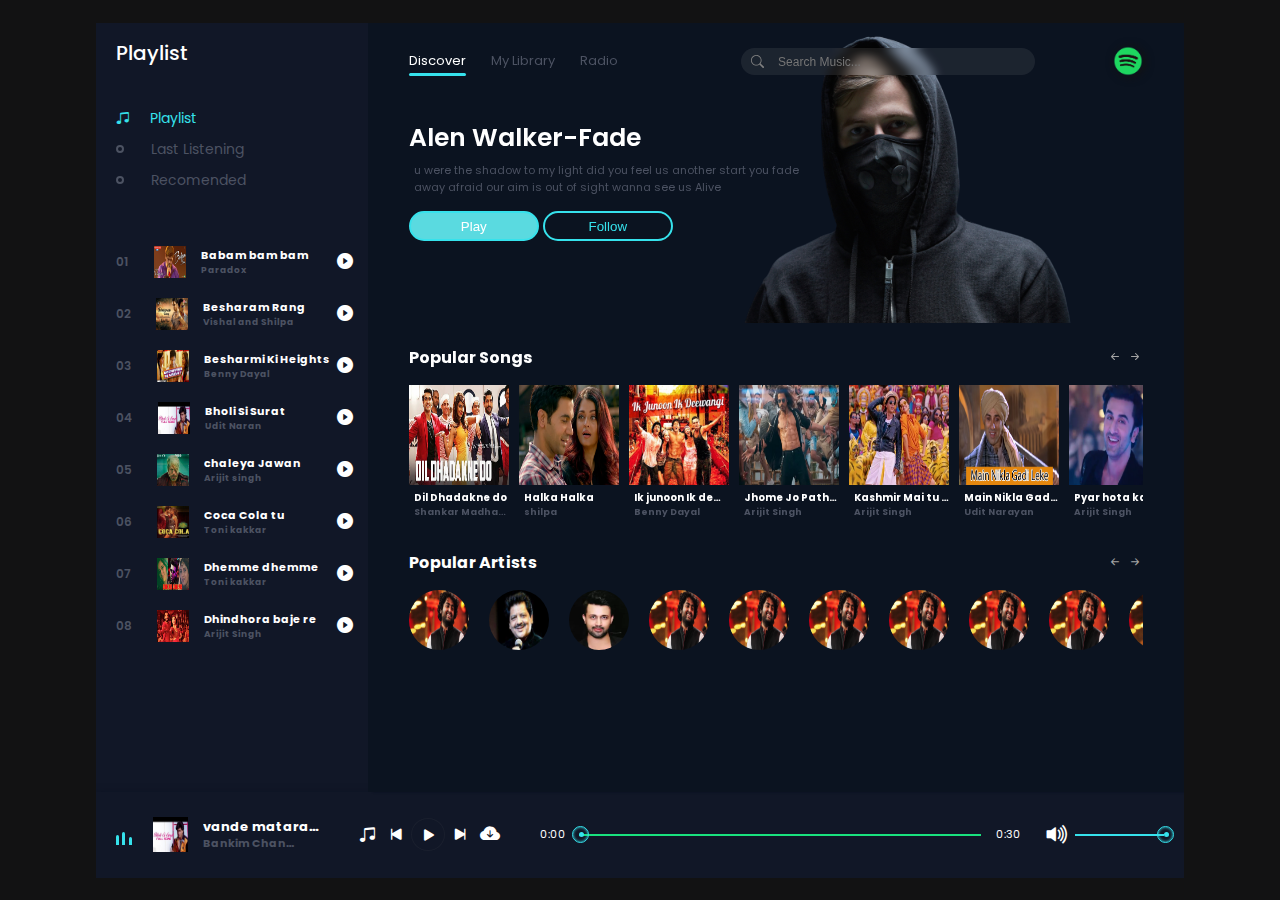
==== Music Player/index.html @ 7ad89961 "First Upload" ====
<!DOCTYPE html>
<html lang="en">
<head>
    <meta charset="UTF-8">
    <meta name="viewport" content="width=device-width, initial-scale=1.0">
    <link rel="stylesheet" href="https://cdn.jsdelivr.net/npm/bootstrap-icons@1.10.5/font/bootstrap-icons.css">
    <link rel="stylesheet" href="style.css">
    <title>Music Website</title>
</head>


<body>
    <header>
        <div class="menu_side">
            <h1>Playlist</h1>
            <div class="playlist">
                <h4 class="active"><span></span><i class="bi bi-music-note-beamed"></i> Playlist</h4>
                <h4><span></span><i class="bi bi-music-note-beamed"></i> Last Listening</h4>
                <h4><span></span><i class="bi bi-music-note-beamed"></i> Recomended</h4>
            </div>
            <div class="menu_song">
                <li class="songItem">
                    <span>01</span>
                    <img src="img/1.jpg" alt="">
                    <h5>Babam bam bam <br> 
                        <div class="subtitle">Paradox</div>
                    </h5>
                    <i class="bi playListPlay bi-play-circle-fill" id="1"></i>
                </li>

                <li class="songItem">
                    <span>02</span>
                    <img src="img/2.jpg" alt="">
                    <h5>Besharam Rang <br> 
                        <div class="subtitle">Vishal and Shilpa</div>
                    </h5>
                    <i class="bi playListPlay bi-play-circle-fill" id="2"></i>
                </li>

                <li class="songItem">
                    <span>03</span>
                    <img src="img/3.jpg" alt="">
                    <h5>Besharmi Ki Heights <br> 
                        <div class="subtitle">Benny Dayal</div>
                    </h5>
                    <i class="bi playListPlay bi-play-circle-fill" id="3"></i>
                </li>

                <li class="songItem">
                    <span>04</span>
                    <img src="img/4.jpg" alt="">
                    <h5>Bholi Si Surat <br> 
                        <div class="subtitle">Udit Naran</div>
                    </h5>
                    <i class="bi playListPlay bi-play-circle-fill" id="4"></i>
                </li>

                <li class="songItem">
                    <span>05</span>
                    <img src="img/5.jpg" alt="">
                    <h5>Chaleya Jawan <br> 
                        <div class="subtitle">Arijit Singh</div>
                    </h5>
                    <i class="bi playListPlay bi-play-circle-fill" id="5"></i>
                </li>

                <li class="songItem">
                    <span>06</span>
                    <img src="img/6.jpg" alt="">
                    <h5>Coca Cola tu <br> 
                        <div class="subtitle">Toni kakkar</div>
                    </h5>
                    <i class="bi playListPlay bi-play-circle-fill" id="6"></i>
                </li>

                <li class="songItem">
                    <span>07</span>
                    <img src="img/7.jpg" alt="">
                    <h5>Dhemme dhemme <br> 
                        <div class="subtitle">Toni kakkar</div>
                    </h5>
                    <i class="bi playListPlay bi-play-circle-fill" id="7"></i>
                </li>

                <li class="songItem">
                    <span>08</span>
                    <img src="img/8.jpg" alt="">
                    <h5>Dhindhora baje re <br> 
                        <div class="subtitle">Arijit Singh</div>
                    </h5>
                    <i class="bi playListPlay bi-play-circle-fill" id="8"></i>
                </li>
            </div>
        </div>



        <div class="song_side">
            <nav>
                <ul>
                    <li>Discover <span></span></li>
                    <li>My Library</li>
                    <li>Radio</li>
                </ul>
                <div class="search">
                    <i class="bi bi-search"></i>
                    <input type="text" placeholder="Search Music...">
                    <div class="search_results">
                        <!-- <a href="" class="card">
                            <img src="img/1.jpg" alt="">
                            <div class="content">
                                babam bam bam
                                <div class="subtitles">Paradox</div>
                            </div>
                        </a> -->

                    </div>
                </div>
                <div class="user">
                    <img src="img/logo.jpg" alt="">
                </div>
            </nav>
            <div class="content">
                <h1>Alen Walker-Fade</h1>
                <p>u were the shadow to my light did you feel us another start you fade <br>away afraid our aim is out of sight wanna see us Alive</p>
                <div class="buttons">
                    <button>Play</button>
                    <button>Follow</button>
                </div>
            </div>

            <div class="popular_song">
                <div class="h4">
                    <h4>Popular Songs</h4>
                    <div class="btn_s">
                        <i class="bi bi-arrow-left-short" id="pop_song_left"></i>
                        <i class="bi bi-arrow-right-short" id="pop_song_right"></i>
                    </div>
                </div>
                <div class="pop_song">
                    <li class="songItem">
                        <div class="img_play">
                            <img src="img/9.jpg" alt="">
                            <i class="bi playListPlay bi-play-circle-fill" id="9"></i>
                        </div>
                        <h5>Dil Dhadakne do  <br> 
                            <div class="subtitle">Shankar Madhavan</div>
                        </h5>
                    </li>

                    <li class="songItem">
                        <div class="img_play">
                            <img src="img/10.jpg" alt="">
                            <i class="bi playListPlay bi-play-circle-fill" id="10"></i>
                        </div>
                        <h5>Halka Halka  <br> 
                            <div class="subtitle">shilpa </div>
                        </h5>
                    </li>

                    <li class="songItem">
                        <div class="img_play">
                            <img src="img/11.jpg" alt="">
                            <i class="bi playListPlay bi-play-circle-fill" id="11"></i>
                        </div>
                        <h5>Ik junoon Ik dewangi <br> 
                            <div class="subtitle">Benny Dayal</div>
                        </h5>
                    </li>

                    <li class="songItem">
                        <div class="img_play">
                            <img src="img/12.jpg" alt="">
                            <i class="bi playListPlay bi-play-circle-fill" id="12"></i>
                        </div>
                        <h5>Jhome Jo Pathaan  <br> 
                            <div class="subtitle">Arijit Singh</div>
                        </h5>
                    </li>

                    <li class="songItem">
                        <div class="img_play">
                            <img src="img/13.jpg" alt="">
                            <i class="bi playListPlay bi-play-circle-fill" id="13"></i>
                        </div>
                        <h5>Kashmir Mai tu Kanyakumari  <br> 
                            <div class="subtitle">Arijit Singh</div>
                        </h5>
                    </li>

                    <li class="songItem">
                        <div class="img_play">
                            <img src="img/14.jpg" alt="">
                            <i class="bi playListPlay bi-play-circle-fill" id="14"></i>
                        </div>
                        <h5>Main Nikla Gaddi Leke  <br> 
                            <div class="subtitle">Udit Narayan</div>
                        </h5>
                    </li>

                    <li class="songItem">
                        <div class="img_play">
                            <img src="img/15.jpg" alt="">
                            <i class="bi playListPlay bi-play-circle-fill" id="15"></i>
                        </div>
                        <h5>Pyar hota kai bar hai  <br> 
                            <div class="subtitle">Arijit Singh</div>
                        </h5>
                    </li>

                    <li class="songItem">
                        <div class="img_play">
                            <img src="img/16.jpg" alt="">
                            <i class="bi playListPlay bi-play-circle-fill" id="16"></i>
                        </div>
                        <h5>Senorita  <br> 
                            <div class="subtitle">Hirittik,Farran </div>
                        </h5>
                    </li>

                    <li class="songItem">
                        <div class="img_play">
                            <img src="img/17.jpg" alt="">
                            <i class="bi playListPlay bi-play-circle-fill" id="17"></i>
                        </div>
                        <h5>Subhanallove  <br> 
                            <div class="subtitle">Arijit Singh</div>
                        </h5>
                    </li>

                    <li class="songItem">
                        <div class="img_play">
                            <img src="img/18.jpg" alt="">
                            <i class="bi playListPlay bi-play-circle-fill" id="18"></i>
                        </div>
                        <h5>Tere Hawale  <br> 
                            <div class="subtitle">Arijit Singh</div>
                        </h5>
                    </li>

                    <li class="songItem">
                        <div class="img_play">
                            <img src="img/19.jpg" alt="">
                            <i class="bi playListPlay bi-play-circle-fill" id="19"></i>
                        </div>
                        <h5>Tere pyar me  <br> 
                            <div class="subtitle">Arijit Singh</div>
                        </h5>
                    </li>

                    <li class="songItem">
                        <div class="img_play">
                            <img src="img/20.jpg" alt="">
                            <i class="bi playListPlay bi-play-circle-fill" id="20"></i>
                        </div>
                        <h5>What Jumka  <br> 
                            <div class="subtitle">Arijit Singh</div>
                        </h5>
                    </li>
                </div>
            </div>




            <div class="popular_artists">
                <div class="h4">
                    <h4>Popular Artists</h4>
                    <div class="btn_s">
                        <i class="bi bi-arrow-left-short" id="pop_art_left"></i>
                        <i class="bi bi-arrow-right-short" id="pop_art_right"></i>
                    </div>
                </div>
                <div class="item Artists_bx">
                    <li>
                        <a href="arijit.html"><img src="img/arijit.jpg" alt=""></a>
                    </li>

                    <li>
                        <img src="img/Udit.jpg" alt="">
                    </li>

                    <li>
                        <img src="img/Atif.jpg" alt="">
                    </li>

                    <li>
                        <img src="img/arijit.jpg" alt="">
                    </li>

                    <li>
                        <img src="img/arijit.jpg" alt="">
                    </li>

                    <li>
                        <img src="img/arijit.jpg" alt="">
                    </li>

                    <li>
                        <img src="img/arijit.jpg" alt="">
                    </li>

                    <li>
                        <img src="img/arijit.jpg" alt="">
                    </li>

                    <li>
                        <img src="img/arijit.jpg" alt="">
                    </li>

                    <li>
                        <img src="img/arijit.jpg" alt="">
                    </li>

                    <li>
                        <img src="img/arijit.jpg" alt="">
                    </li>

                    <li>
                        <img src="img/arijit.jpg" alt="">
                    </li>

                    <li>
                        <img src="img/arijit.jpg" alt="">
                    </li>

                </div>
            </div>
        </div>

        <div class="master_play">
            <div class="wave" id="wave">
                <div class="wave1"></div>
                <div class="wave1"></div>
                <div class="wave1"></div>
            </div>
            <img src="img/4.jpg" alt="" id="poster_master_play">
            <h5 id="title">
                vande mataram 
                <div class="subtitle"> Bankim Chandra</div>
            </h5>
            <div class="icon">
                <i class="bi shuffle bi-music-note-beamed">next</i>
                <i class="bi bi-skip-start-fill" id="back"></i>
                <i class="bi bi-play-fill" id="masterPlay"></i>
                <i class="bi bi-skip-end-fill" id="next"></i>
                <a href="" download id="download_music"><i class="bi bi-cloud-arrow-down-fill" ></i></a>
            </div>
            <span id="currentStart">0:00</span>
            <div class="bar">
                <input type="range" id="seek" min="0" max="100">
                <div class="bar2" id="bar2"></div>
                <div class="dot"></div>
            </div>
            <span id="currentEnd">0:30</span>
            <div class="vol">
                <i class="bi bi-volume-up-fill" id="vol_icon"></i>
                <input type="range" min="0" max="100" id="vol"> 
                <div class="vol_bar"></div>
                <div class="dot" id="vol_dot"></div>
            </div>
        </div>
    </header>
    <script src="app.js"></script>
</body>
</html>
---- Music Player/style.css ----
/* google font ("popins") 
font-family: 'Pathway Extreme', sans-serif;
font-family: 'Poppins', sans-serif;
*/

@import url('https://fonts.googleapis.com/css2?family=Pathway+Extreme&family=Poppins:wght@200&display=swap');

* {
    padding: 0;
    margin: 0;
    box-sizing: border-box;
}

body {
    font-family: 'Poppins', sans-serif;
    width: 100%;
    height: 100vh;
    background: #121213;
    display: grid;
    place-items: center;
}

header {
    position: relative;
    width: 85%;
    height: 95%;
    /* border: 1px solid #fff; */
    display: flex;
    flex-wrap: wrap;
    overflow: hidden;
}

header .menu_side,
.song_side {
    width: 25%;
    height: 90%;
    /* border: 1px solid #fff; */
    background: #111727;
    box-shadow: 5px 0px 2px #090f1f;
    color: #fff;
}

header .song_side {
    width: 75%;
    background: #0b1320;
}

header .master_play {
    width: 100%;
    height: 10%;
    /* border: 1px solid #fff; */
    background: #111727;
    box-shadow: 0px 3px 8px #090f1f;
}

header .menu_side h1 {
    font-size: 20px;
    margin: 15px 0px 0px 20px;
    font-weight: 500;
}

header .menu_side .playlist {
    margin: 40px 0px 0px 20px;
}

header .menu_side .playlist h4 {
    font-size: 14px;
    font-weight: 400;
    padding-bottom: 10px;
    color: #4c5262;
    cursor: pointer;
    display: flex;
    align-items: center;
    transition: .3s linear;
}

header .menu_side .playlist h4:hover {
    color: #fff;
}


header .menu_side .playlist h4 span {
    position: relative;
    margin-right: 35px;
}

header .menu_side .playlist h4 span::before {
    content: '';
    position: absolute;
    width: 4px;
    height: 4px;
    border: 2px solid #4c5262;
    border-radius: 50%;
    top: -4px;
    transition: .3s linear;
}

header .menu_side .playlist h4:hover span::before {
    border: 2px solid #fff;
}

header .menu_side .playlist h4 .bi {
    display: none;
}

header .menu_side .playlist .active {
    color: #36e2ec;
}

header .menu_side .playlist .active span {
    display: none;
}

header .menu_side .playlist .active .bi {
    display: flex;
    margin-right: 20px;
}

header .menu_side .menu_song {
    width: 100%;
    height: 420px;
    /* border: 1px solid #fff; */
    margin-top: 40px;
    overflow: auto;
}

header .menu_side .menu_song::-webkit-scrollbar {
    display: none;
}

header .menu_side .menu_song li {
    list-style-type: none;
    position: relative;
    padding: 5px 0px 5px 20px;
    display: flex;
    align-items: center;
    margin-bottom: 10px;
    cursor: pointer;
    transition: .3s linear;
    /* background: rgb(105, 105, 105, .1); */
}

header .menu_side .menu_song li:hover {
    background: rgb(105, 105, 105, .1);
}

header .menu_side .menu_song li span {
    font-size: 12px;
    font-weight: 600;
    color: #4c5262;
}

header .menu_side .menu_song li img {
    width: 32px;
    height: 32px;
    margin-left: 25px;
}

header .menu_side .menu_song li h5 {
    font-size: 11px;
    margin-left: 15px;
    width: 170px;
    /* border: 1px solid #fff; */
    overflow: hidden;
    text-overflow: ellipsis;
    white-space: nowrap;
}

header .menu_side .menu_song li h5 .subtitle {
    font-size: 9px;
    color: #4c5262;
}

header .menu_side .menu_song li .bi {
    position: absolute;
    right: 15px;
}

header .master_play {
    display: flex;
    align-items: center;
    padding: 0px 20px;
}

header .master_play .wave {
    width: 30px;
    height: 30px;
    /* border: 1px solid #fff; */
    padding-bottom: 5px;
    display: flex;
    align-items: flex-end;
    margin-right: 10px;
}

header .master_play .wave .wave1 {
    width: 3px;
    height: 10px;
    background: #36e2ec;
    margin-right: 3px;
    border-radius: 10px 10px 0px 0px;
    /* animation: wave .5s linear infinite; */
    animation: unset;
}

header .master_play .wave .wave1:nth-child(2) {
    height: 13px;
    margin-right: 3.5px;
    animation-delay: .4s;
}

header .master_play .wave .wave1:nth-child(3) {
    height: 8px;
    animation-delay: .8s;
}

/* javaScript classes */
header .master_play .active1 .wave1 {
    animation: wave .5s linear infinite;
}

header .master_play .active1 .wave1:nth-child(2) {
    animation-delay: .4s;
}

header .master_play .active1 .wave1:nth-child(3) {
    animation-delay: .8s;
}

@keyframes wave {
    0% {
        height: 10px;
    }

    50% {
        height: 15px;
    }

    100% {
        height: 10px;
    }
}

header .master_play img {
    width: 35px;
    height: 35px;
}

header .master_play h5 {
    width: 130px;
    /* border: 1px solid #fff; */
    margin-left: 15px;
    color: #fff;
    line-height: 17px;
    overflow: hidden;
    text-overflow: ellipsis;
    white-space: nowrap;
    font-size: 13px;

}

header .master_play h5 .subtitle {
    font-size: 11px;
    color: #4c5262;
    width: 100px;
    overflow: hidden;
    text-overflow: ellipsis;
    white-space: nowrap;
}

header .master_play .icon {
    font-size: 20px;
    color: #fff;
    margin: 0px 20px 0px 40px;
    outline: none;
    display: flex;
    align-items: center;
}

header .master_play .icon .bi {
    cursor: pointer;
    outline: none;
}

header .master_play .icon .shuffle {
    font-size: 17px;
    margin-right: 10px;
    width: 17.5px;
    overflow: hidden;
    display: flex;
    align-items: center;
}

header .master_play .icon #download_music {
    text-decoration: none;
    color: #fff;
    font-size: 20px;
    margin-left: 10px;
}

header .master_play .icon .bi:nth-child(3) {
    border: 1px solid rgb(105, 105, 105, .1);
    border-radius: 50%;
    padding: 1px 5px 0px 7px;
    margin: 0px 5px;
}

header .master_play span {
    color: #fff;
    width: 32px;
    /* border: 1px solid #fff; */
    font-size: 11px;
    font-weight: 400;
}

header .master_play #currentStart {
    margin: 0px 0px 0px 20px;
}

header .master_play .bar {
    position: relative;
    width: 43%;
    height: 2px;
    background: rgb(25 226 126);
    margin: 0px 15px 0px 10px;
}

header .master_play .bar .bar2 {
    position: absolute;
    background: #36e2ec;
    width: 0%;
    height: 100%;
    top: 0;
    transition: 1s linear;
}

header .master_play .bar .dot {
    position: absolute;
    width: 5px;
    height: 5px;
    background: #36e2ec;
    border-radius: 50%;
    left: 0%;
    top: -1.5px;
    transition: 1s linear;
}

header .master_play .bar .dot::before {
    content: '';
    position: absolute;
    width: 15px;
    height: 15px;
    border: 1px solid #36e2ec;
    border-radius: 50%;
    left: -7px;
    top: -6.5px;
    box-shadow: inset 0px 0px 3px #36e2ec;
}

header .master_play .bar input {
    position: absolute;
    width: 100%;
    top: -7px;
    left: 0;
    cursor: pointer;
    z-index: 999999999999999999999999999999999999999;
    /* transition: 3s linear; */
    opacity: 0;
}

header .master_play .vol {
    position: relative;
    width: 100px;
    height: 2px;
    background: rgb(25 226 126);
    margin-left: 50px;
}

header .master_play .vol .bi {
    position: relative;
    color: #fff;
    font-size: 25px;
    top: -17px;
    left: -30px;
}

header .master_play .vol input {
    position: absolute;
    width: 100%;
    top: -6px;
    ;
    left: 0;
    cursor: pointer;
    z-index: 9999999999999999999999999999;
    opacity: 0;
}

header .master_play .vol .vol_bar {
    position: absolute;
    background: #36e2ec;
    width: 100%;
    height: 100%;
    top: 0;
    transition: 1s linear;
}

header .master_play .vol .dot {
    position: absolute;
    width: 5px;
    height: 5px;
    background: #36e2ec;
    border-radius: 50%;
    left: 100%;
    top: -1.5px;
    transition: 1s linear;
}

header .master_play .vol .dot::before {
    content: '';
    position: absolute;
    width: 15px;
    height: 15px;
    border: 1px solid #36e2ec;
    border-radius: 50%;
    left: -7px;
    top: -6.5px;
    box-shadow: inset 0px 0px 3px #36e2ec;
}

header .song_side {
    z-index: 2;
}

header .song_side::before {
    content: '';
    position: absolute;
    width: 100%;
    height: 300px;
    margin-top: 0%;
    margin-left: 20%;
    background: url('bg_2.png');
    background-repeat: no-repeat;
    z-index: -1;
}

header .song_side nav {
    width: 90%;
    height: 10%;
    /* border: 1px solid #fff; */
    margin: auto;
    display: flex;
    align-items: center;
    justify-content: space-between;
}

header .song_side nav ul {
    display: flex;
}

header .song_side nav ul li {
    list-style: none;
    position: relative;
    font-size: 13px;
    color: #4c5262;
    margin-right: 25px;
    cursor: pointer;
    transition: .3s linear;
}

header .song_side nav ul li:hover {
    color: #fff;
}

header .song_side nav ul li:nth-child(1) {
    color: #fff;
}

header .song_side nav ul li span {
    position: absolute;
    width: 100%;
    height: 2.5px;
    background: #36e2ec;
    bottom: -5px;
    left: 0;
    border-radius: 20px;
}

header .song_side nav .search {
    position: relative;
    width: 40%;
    padding: 1px 10px;
    border-radius: 20px;
    /* border: 1px solid #fff; */
    color: gray;
}

header .song_side nav .search::before {
    content: '';
    position: absolute;
    width: 100%;
    height: 100%;
    background: rgb(184, 184, 184, .1);
    border-radius: 20px;
    backdrop-filter: blur(5px);
    z-index: -1;
}

header .song_side nav .search .search_results {
    position: absolute;
    width: 100%;
    height: 200px;
    /* border: 1px solid #fff; */
    margin-top: 10px;
    border-radius: 10px;
    overflow: auto;
}

header .song_side nav .search .search_results::-webkit-scrollbar {
    display: none;
}

header .song_side nav .search .search_results .card {
    width: 100%;
    height: 45px;
    /* border: 1px solid #fff; */
    display: flex;
    align-items: center;
    background: rgb(184, 184, 184, .1);
    margin-bottom: 5px;
    text-decoration: none;
    display: none;
}

header .song_side nav .search .search_results .card img {
    width: 35px;
    height: 35px;
    border-radius: 5px;
}

header .song_side nav .search .search_results .card .content {
    width: 80%;
    height: 100%;
    /* border: 1px solid #fff; */
    padding: 0;
    font-size: 13px;
    font-weight: 600;
    color: #fff;
}

header .song_side nav .search .search_results .card .content .subtitle {
    font-size: 11px;
    color: #a4a8b4;
    font-weight: 500;
}

header .song_side nav .search .bi {
    font-size: 13px;
    padding: 3px 0px 0px 10px;
}

header .song_side nav .search input {
    background: none;
    border: none;
    outline: none;
    padding: 0px 10px;
    color: #fff;
    font-size: 12px;
}

header .song_side nav .user {
    position: relative;
    width: 30px;
    height: 30px;
    /* border: 1px solid #fff; */
    border-radius: 50%;
}

header .song_side nav .user img {
    width: 100%;
    height: 100%;
    border-radius: 50%;
    box-shadow: 2px 1px 8px #121213;
}

header .song_side .content {
    width: 90%;
    height: 30%;
    /* border: 1px solid #fff; */
    margin: auto;
    padding-top: 20px;
}

header .song_side .content h1 {
    font-size: 25px;
    font-weight: 600;
}

header .song_side .content p {
    font-size: 11px;
    font-weight: 400;
    color: #4c5262;
    margin: 5px;
}

header .song_side .content .buttons {
    margin-top: 15px;
}

header .song_side .content .buttons button {
    width: 130px;
    height: 30px;
    border: 2px solid #36e2ec;
    border-radius: 20px;
    outline: none;
    background: #5adae0;
    color: #fff;
    cursor: pointer;
    transition: .3s linear;
}

header .song_side .content .buttons button:hover {
    background: none;
    color: #36e2ec;
}

header .song_side .content .buttons button:nth-child(2) {
    background: none;
    color: #36e2ec;
}

header .song_side .content .buttons button:nth-child(2):hover {
    background: #36e2ec;
    color: #fff;
}

header .song_side .popular_song {
    width: 90%;
    height: auto;
    margin: auto;
    margin-top: 15px;
    /* border: 1px solid #fff; */
}

header .song_side .popular_song .h4 {
    display: flex;
    align-items: center;
    justify-content: space-between;

}

header .song_side .popular_song .h4 .bi {
    color: #a4a4a4;
    cursor: pointer;
    transition: .3s linear;
}

header .song_side .popular_song .h4 .bi:hover {
    color: #fff;
}

header .song_side .popular_song .pop_song {
    width: 100%;
    height: 150px;
    margin-top: 15px;
    display: flex;
    /* border: 1px solid #fff; */
    overflow: auto;
    scroll-behavior: smooth;
}

header .song_side .popular_song .pop_song::-webkit-scrollbar {
    display: none;
}

header .song_side .popular_song .pop_song li {
    min-width: 100px;
    height: 140px;
    list-style-type: none;
    margin-right: 10px;
    transition: .3s linear;
}

header .song_side .popular_song .pop_song li:hover {
    background: rgb(105, 105, 170, .1);
}

header .song_side .popular_song .pop_song li .img_play {
    position: relative;
    width: 100px;
    height: 100px;
    display: flex;
    align-items: center;
    justify-content: center;
}

header .song_side .popular_song .pop_song li .img_play img {
    width: 100%;
    height: 100%;

}

header .song_side .popular_song .pop_song li .img_play .bi {
    position: absolute;
    font-size: 20px;
    cursor: pointer;
    transition: .3 linear;
    opacity: 0;
}

header .song_side .popular_song .pop_song li:hover .img_play .bi {
    opacity: 1;
}

header .song_side .popular_song .pop_song li h5 {
    padding: 5px 0px 0px 5px;
    line-height: 15px;
    font-size: 10px;
    width: 100px;
    overflow: hidden;
    white-space: nowrap;
    text-overflow: ellipsis;
}

header .song_side .popular_song .pop_song li h5 .subtitle {
    font-size: 9px;
    overflow: hidden;
    white-space: nowrap;
    text-overflow: ellipsis;
    color: #4c5262;
}

header .song_side .popular_artists {
    width: 90%;
    height: auto;
    /* border: 1px solid #fff; */
    margin: auto;
    margin-top: 15px;
}

header .song_side .popular_artists .h4 {
    display: flex;
    align-items: center;
    justify-content: space-between;

}

header .song_side .popular_artists .h4 .bi {
    color: #a4a4a4;
    cursor: pointer;
    transition: .3s linear;
}

header .song_side .popular_artists .h4 .bi:hover {
    color: #fff;
}

header .song_side .popular_artists .item {
    width: 100%;
    height: auto;
    margin-top: 15px;
    display: flex;
    /* border: 1px solid #fff; */
    overflow: auto;
    scroll-behavior: smooth;
}

header .song_side .popular_artists .item::-webkit-scrollbar {
    display: none;
}

header .song_side .popular_artists .item li {
    list-style-type: none;
    position: relative;
    min-width: 60px;
    height: 60px;
    border-radius: 50%;
    margin-right: 20px;
    cursor: pointer;
}

header .song_side .popular_artists .item li img {
    width: 100%;
    height: 100%;
    border-radius: 50%;
    display: flex;
}



/* login Style  */
header .left_bx1,
.right_bx1 {
    position: relative;
    width: 65%;
    height: 100%;
    /* border: 1px solid #fff; */
    background: #0b1320;
    display: flex;
    align-items: center;
    justify-content: center;
}

header .left_bx1 {
    width: 35%;
    background: #fff;
    /* box-shadow: 5px 0px 2px #090f1f; */
}

header .left_bx1 .content {
    width: 75%;
    height: auto;
    /* border: 1px solid #000; */
    border: none;
    padding: 25px 20px;
    background: #fff;
}

header .left_bx1 .content .card {
    width: 100%;
    display: flex;
    align-items: flex-start;
    flex-direction: column;
    justify-content: center;
    margin-top: 20px;
}

header .left_bx1 .content .card label {
    font-size: 14px;
}

header .left_bx1 .content .card input {
    width: 100%;
    padding: 6px 10px;
    border: 1px solid rgb(154, 154, 154);
    background: rgb(238, 238, 238);
    margin-top: 5px;
}

header .left_bx1 .content .submit {
    margin-top: 30px;
    padding: 8px 20px;
    color: #fff;
    background: #111727;
    width: 100%;
    cursor: pointer;
}

header .left_bx1 .content .check {
    display: flex;
    align-items: center;
    margin-top: 10px;
}
header .left_bx1 .content .check span{
    margin-left: 5px;
    font-size: 13px;
}

header .left_bx1 .content p{
    margin-top: 50px;
    text-align: center;
    font-size: 13px;
    font-weight: bold;
}

header .left_bx1 .content p a{
    text-decoration: none;
    color: #200c96;
    font-weight: bold;
}

header .right_bx1 h3{
    position: absolute;
    background: #5adae0;
    color: #000;
    right: 0;
    bottom: 20px;
    padding: 3px 10px;
    border-radius: 3px 0px 0px 5px;
    font-size: 13px;
}
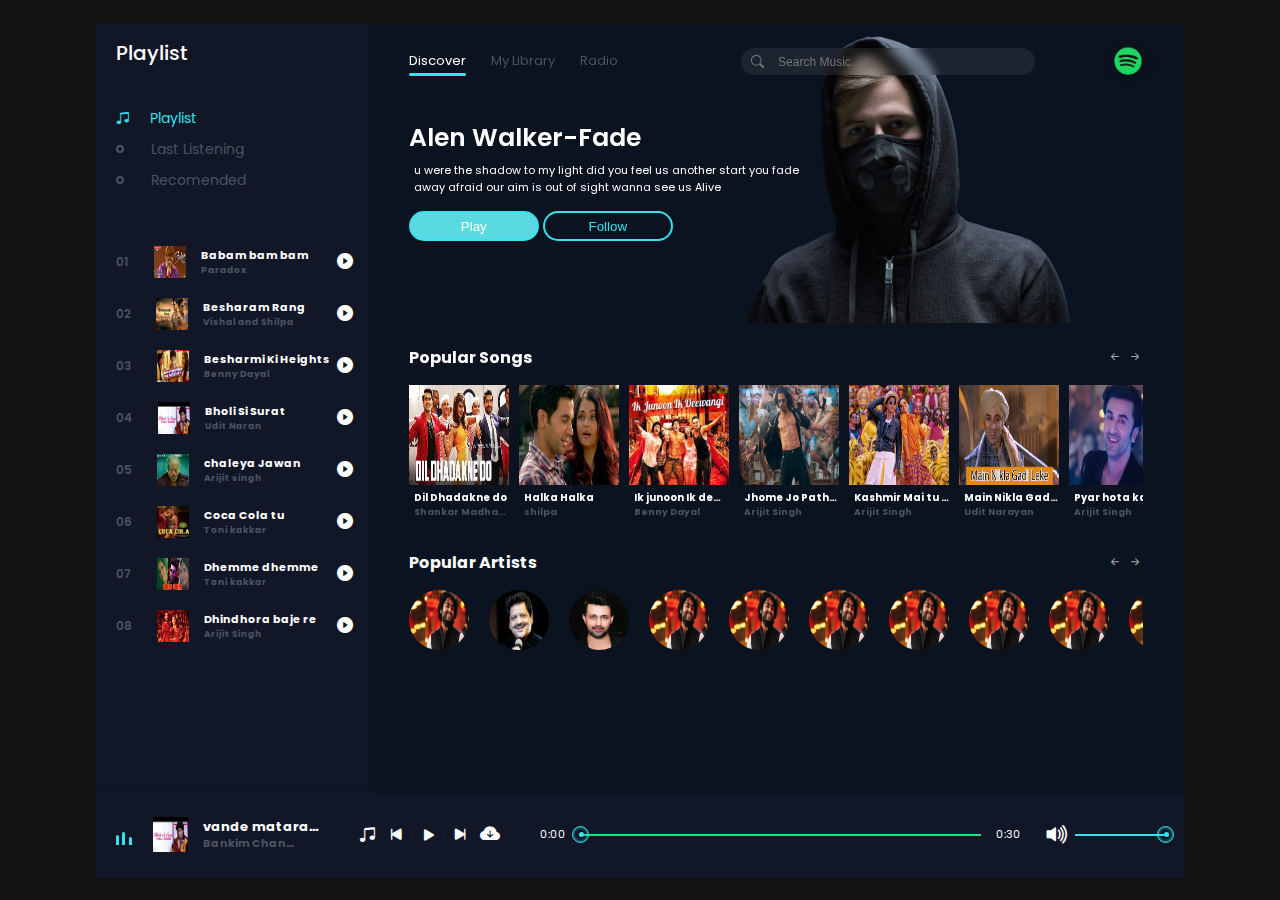
==== commit b9c1d6b2: "Correct font-color and decoration" ====
--- a/Music Player/index.html
+++ b/Music Player/index.html
@@ -122,7 +122,7 @@
             </nav>
             <div class="content">
                 <h1>Alen Walker-Fade</h1>
-                <p>u were the shadow to my light did you feel us another start you fade <br>away afraid our aim is out of sight wanna see us Alive</p>
+                <p id="alen-bmre">u were the shadow to my light did you feel us another start you fade <br>away afraid our aim is out of sight wanna see us Alive</p>
                 <div class="buttons">
                     <button>Play</button>
                     <button>Follow</button>
--- a/Music Player/style.css
+++ b/Music Player/style.css
@@ -546,6 +546,10 @@
     color: #fff;
 }
 
+#alen-bmre{
+    color: white;
+}
+
 header .song_side nav .search .search_results .card .content .subtitle {
     font-size: 11px;
     color: #a4a8b4;
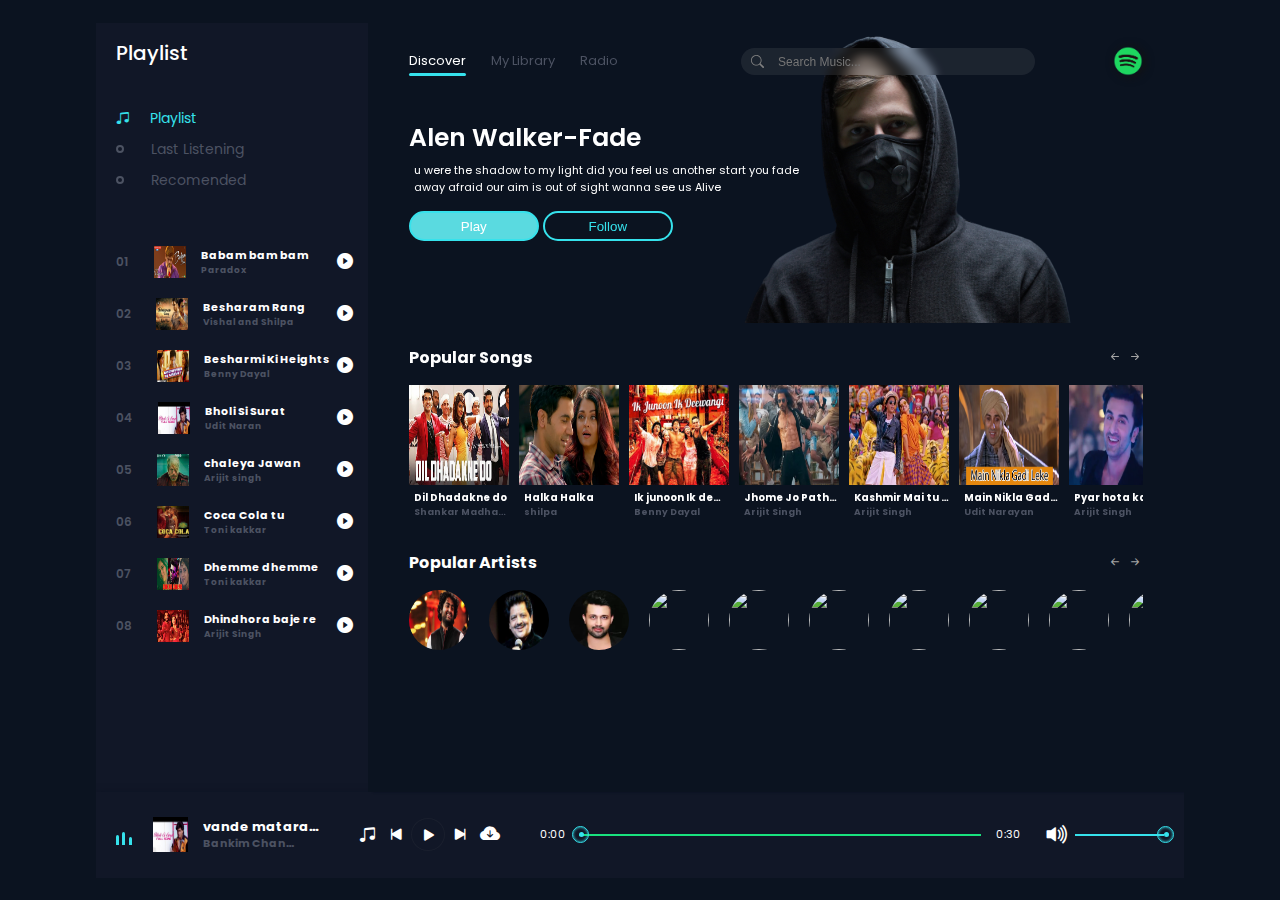
==== commit fd8fff70: "Add more Singers Images" ====
--- a/Music Player/index.html
+++ b/Music Player/index.html
@@ -4,6 +4,7 @@
     <meta charset="UTF-8">
     <meta name="viewport" content="width=device-width, initial-scale=1.0">
     <link rel="stylesheet" href="https://cdn.jsdelivr.net/npm/bootstrap-icons@1.10.5/font/bootstrap-icons.css">
+    <link rel="shortcut icon" href="https://cdn0.iconfinder.com/data/icons/media-yellow/60/001_-_play-512.png" type="image/x-icon">
     <link rel="stylesheet" href="style.css">
     <title>Music Website</title>
 </head>
@@ -285,43 +286,31 @@
                     </li>
 
                     <li>
-                        <img src="img/arijit.jpg" alt="">
-                    </li>
-
-                    <li>
-                        <img src="img/arijit.jpg" alt="">
-                    </li>
-
-                    <li>
-                        <img src="img/arijit.jpg" alt="">
-                    </li>
-
-                    <li>
-                        <img src="img/arijit.jpg" alt="">
-                    </li>
-
-                    <li>
-                        <img src="img/arijit.jpg" alt="">
-                    </li>
-
-                    <li>
-                        <img src="img/arijit.jpg" alt="">
-                    </li>
-
-                    <li>
-                        <img src="img/arijit.jpg" alt="">
-                    </li>
-
-                    <li>
-                        <img src="img/arijit.jpg" alt="">
-                    </li>
-
-                    <li>
-                        <img src="img/arijit.jpg" alt="">
-                    </li>
-
-                    <li>
-                        <img src="img/arijit.jpg" alt="">
+                        <img src="https://www.groundzeroweb.com/wp-content/uploads/2017/03/KK.jpg" alt="">
+                    </li>
+
+                    <li>
+                        <img src="https://topranked.in/wp-content/uploads/2020/10/Shaan-top-indian-singer-577x530.jpg" alt="">
+                    </li>
+
+                    <li>
+                        <img src="https://topranked.in/wp-content/uploads/2020/10/Kumar-Sanu-top-indian-singer-scaled-e1603540995436.jpg" alt="">
+                    </li>
+
+                    <li>
+                        <img src="https://www.okeasylife.com/wp-content/uploads/2019/04/Shirley-Setia.jpg" alt="">
+                    </li>
+
+                    <li>
+                        <img src="https://www.uptobrain.com/wp-content/uploads/2020/09/Alka-Yagnik.jpg" alt="">
+                    </li>
+
+                    <li>
+                        <img src="https://i1.wp.com/www.topcount.co/wp-content/uploads/2020/03/Shreya-Ghoshal.jpg?fit=1040%2C780&ssl=1" alt="">
+                    </li>
+
+                    <li>
+                        <img src="https://wallpapercave.com/wp/wp6686649.jpg" alt="">
                     </li>
 
                 </div>
--- a/Music Player/style.css
+++ b/Music Player/style.css
@@ -11,11 +11,12 @@
     box-sizing: border-box;
 }
 
+
 body {
     font-family: 'Poppins', sans-serif;
     width: 100%;
     height: 100vh;
-    background: #121213;
+    background: #0b1320;
     display: grid;
     place-items: center;
 }
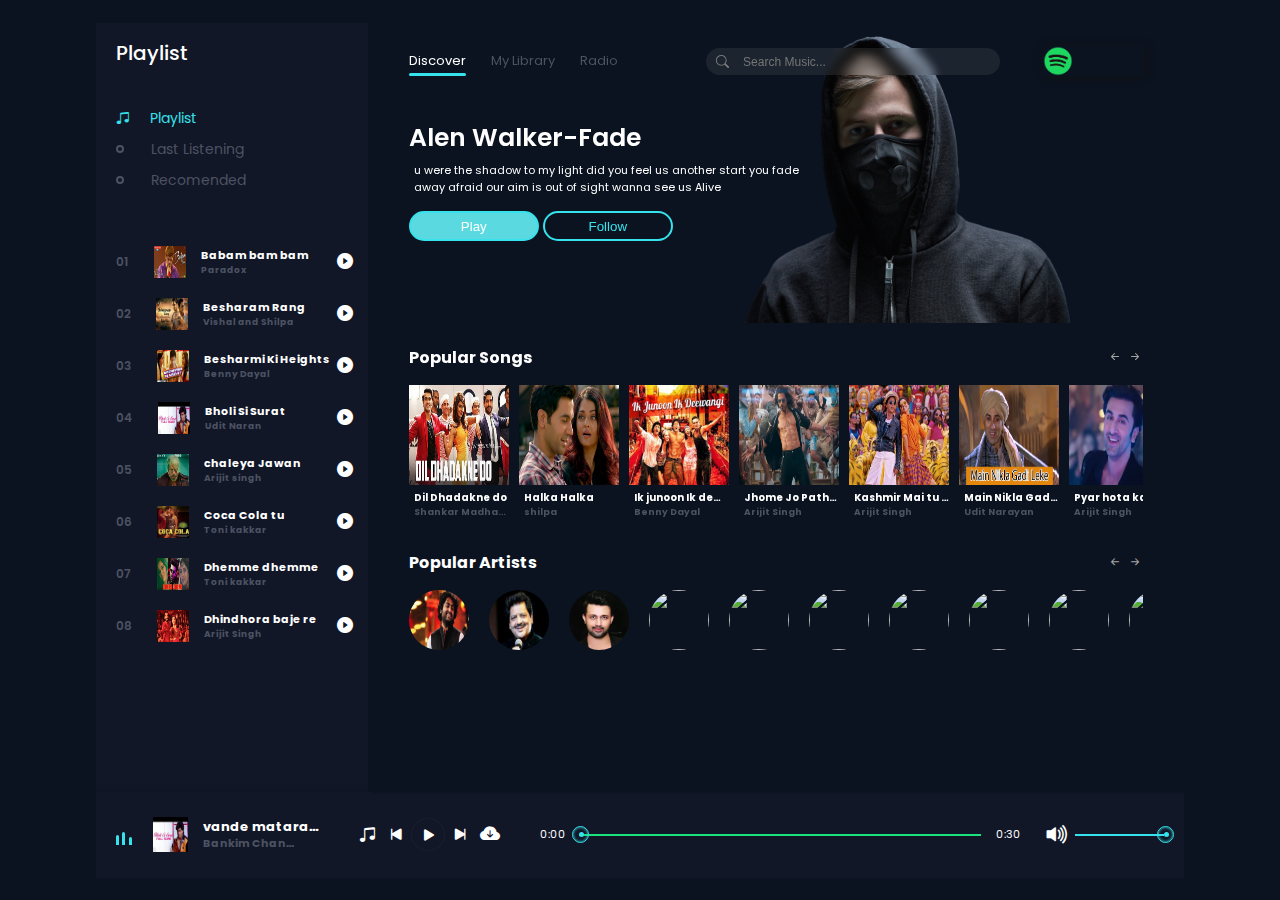
==== commit ea1f8ff0: "Merge pull request #1 from GeniousSonu/main" ====
--- a/Music Player/index.html
+++ b/Music Player/index.html
@@ -117,8 +117,10 @@
 
                     </div>
                 </div>
-                <div class="user">
+                <div class="user" id="profile-logo">
                     <img src="img/logo.jpg" alt="">
+                    <img src="https://clipartcraft.com/images/google-logo-transparent-alphabet.png" alt="">
+                    <img id="fb-logo" src="https://www.mmppicture.co.in/wp-content/uploads/2021/03/Facebook-Icon-PNG-21.png" alt="">
                 </div>
             </nav>
             <div class="content">
--- a/Music Player/style.css
+++ b/Music Player/style.css
@@ -16,7 +16,7 @@
     font-family: 'Poppins', sans-serif;
     width: 100%;
     height: 100vh;
-    background: #0b1320;
+    background: #0B1320;
     display: grid;
     place-items: center;
 }
@@ -571,7 +571,19 @@
     font-size: 12px;
 }
 
-header .song_side nav .user {
+#profile-logo {
+    display: flex;
+    width: 100px;
+    height: 30px;
+    border-radius: 0;
+    gap: 10px;
+    cursor: pointer;
+}
+
+#fb-logo {
+    transform: scale(120%);
+}
+header .song_side nav .user{
     position: relative;
     width: 30px;
     height: 30px;
@@ -579,7 +591,7 @@
     border-radius: 50%;
 }
 
-header .song_side nav .user img {
+header .song_side nav .user{
     width: 100%;
     height: 100%;
     border-radius: 50%;
